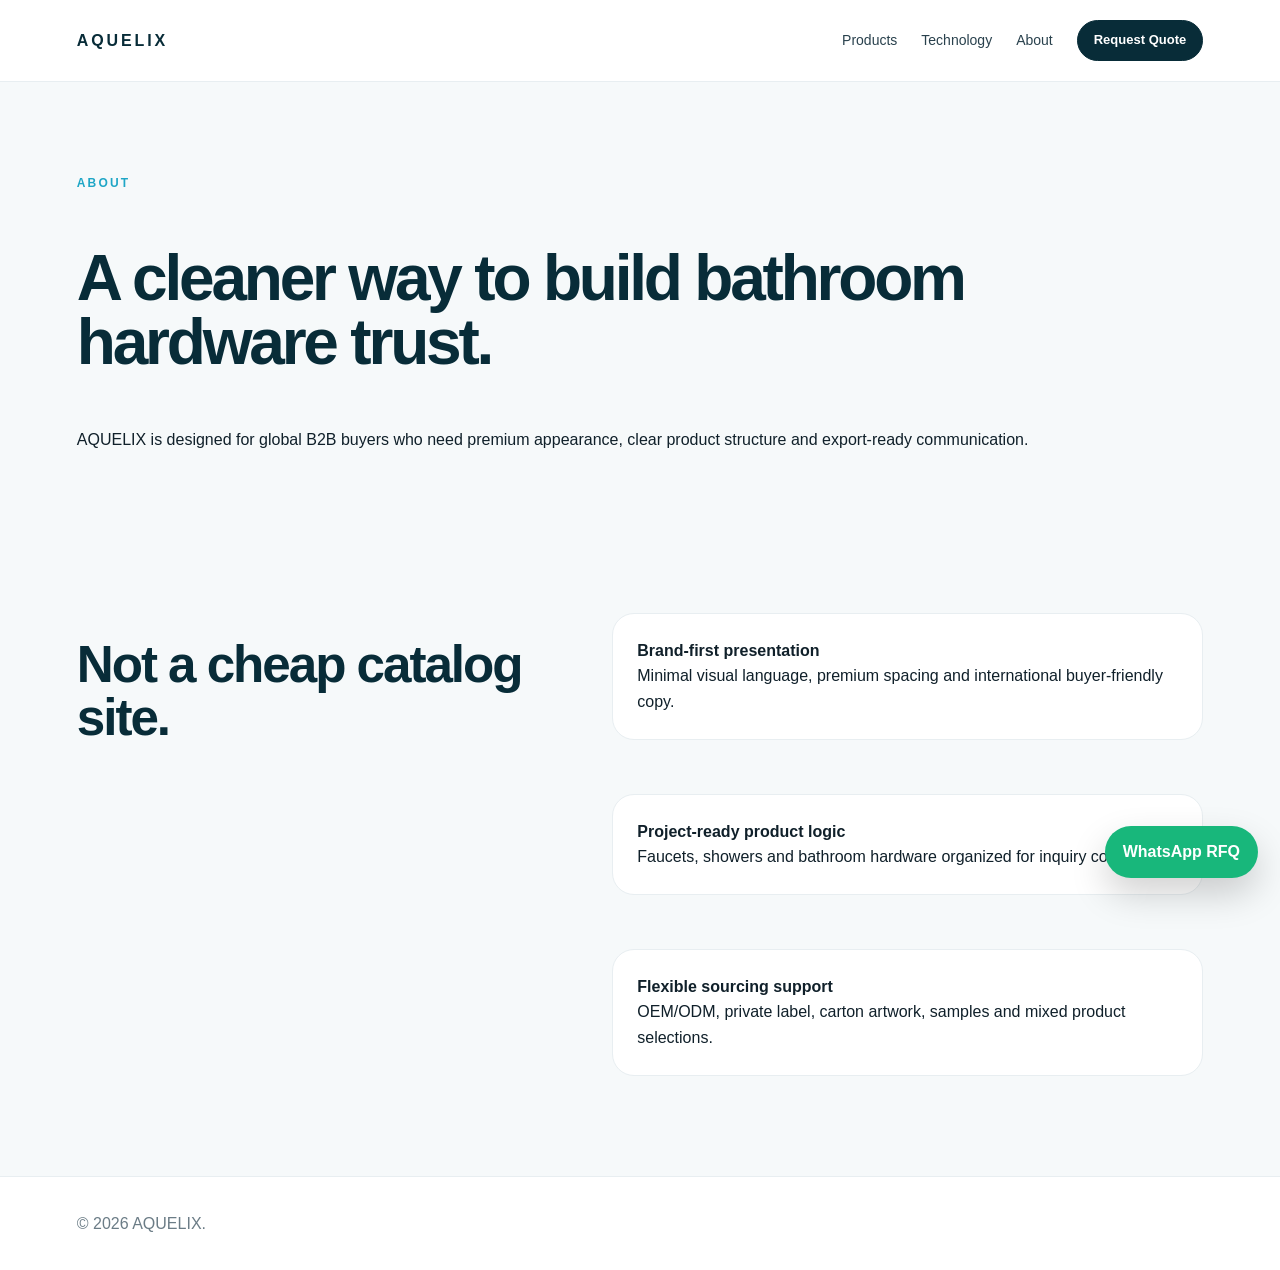
==== about.html @ ef0b6233 "Add about page" ====
<!doctype html>
<html lang="en"><head><meta charset="utf-8"><meta name="viewport" content="width=device-width, initial-scale=1"><title>About AQUELIX | Premium Bathroom Hardware Supplier</title><meta name="description" content="AQUELIX is a premium faucet and shower hardware brand built for global distributors, project buyers and OEM/ODM partners."><link rel="stylesheet" href="assets/css/style.css"></head><body>
<header class="site-header"><a class="logo" href="index.html">AQUELIX</a><nav><a href="products.html">Products</a><a href="technology.html">Technology</a><a href="about.html">About</a><a class="btn small" href="contact.html">Request Quote</a></nav></header>
<main><section class="page-hero"><p class="eyebrow">About</p><h1>A cleaner way to build bathroom hardware trust.</h1><p>AQUELIX is designed for global B2B buyers who need premium appearance, clear product structure and export-ready communication.</p></section>
<section class="split"><div><h2>Not a cheap catalog site.</h2></div><div class="features"><p><strong>Brand-first presentation</strong><br>Minimal visual language, premium spacing and international buyer-friendly copy.</p><p><strong>Project-ready product logic</strong><br>Faucets, showers and bathroom hardware organized for inquiry conversion.</p><p><strong>Flexible sourcing support</strong><br>OEM/ODM, private label, carton artwork, samples and mixed product selections.</p></div></section></main>
<a class="whatsapp" href="https://wa.me/8613857854761" target="_blank">WhatsApp RFQ</a><footer>© 2026 AQUELIX.</footer></body></html>
---- assets/css/style.css ----
:root{--deep:#082c38;--aqua:#1fa6c6;--ink:#10202a;--muted:#6b7c86;--line:#e8eef1;--soft:#f6f9fa;--white:#fff}*{box-sizing:border-box}body{margin:0;font-family:Inter,Arial,sans-serif;color:var(--ink);background:var(--white);line-height:1.6}a{color:inherit;text-decoration:none}.site-header{position:sticky;top:0;z-index:10;display:flex;justify-content:space-between;align-items:center;padding:20px 6vw;background:rgba(255,255,255,.92);backdrop-filter:blur(18px);border-bottom:1px solid var(--line)}.logo{font-weight:800;letter-spacing:.18em;color:var(--deep)}nav{display:flex;gap:24px;align-items:center}nav a{font-size:14px;color:#29414d}.btn{display:inline-flex;align-items:center;justify-content:center;border-radius:999px;background:var(--deep);color:#fff;padding:13px 22px;font-weight:700;border:1px solid var(--deep)}.btn:hover{transform:translateY(-1px);box-shadow:0 14px 34px rgba(8,44,56,.18)}.btn.ghost{background:transparent;color:var(--deep)}.btn.small{padding:9px 16px;font-size:13px}.hero{min-height:78vh;display:grid;grid-template-columns:1.05fr .95fr;gap:56px;align-items:center;padding:80px 6vw;background:radial-gradient(circle at top right,rgba(31,166,198,.18),transparent 32%),linear-gradient(135deg,#ffffff,#f5fafb)}.hero h1{font-size:clamp(48px,7vw,96px);line-height:.95;margin:14px 0;color:var(--deep);letter-spacing:-.06em}.hero p{max-width:680px;font-size:18px;color:#536b76}.eyebrow{text-transform:uppercase;letter-spacing:.18em;font-size:12px;font-weight:800;color:var(--aqua)}.hero-actions{display:flex;gap:14px;margin-top:30px}.hero-panel{display:grid;gap:22px}.water-card{min-height:250px;padding:34px;border-radius:34px;background:linear-gradient(160deg,var(--deep),#0d4b5f);color:#fff;box-shadow:0 28px 70px rgba(8,44,56,.22)}.water-card.offset{margin-left:70px;background:linear-gradient(160deg,#f8fbfc,#e7f4f7);color:var(--deep)}.water-card span{opacity:.65;font-weight:800}.water-card h2{font-size:36px;margin:18px 0 8px}.section{padding:84px 6vw}.section h2,.split h2{font-size:clamp(32px,4vw,58px);line-height:1.03;color:var(--deep);letter-spacing:-.04em;max-width:900px}.grid{display:grid;grid-template-columns:repeat(4,1fr);gap:20px;margin-top:36px}.card{display:block;padding:32px;border:1px solid var(--line);border-radius:28px;background:#fff;min-height:220px;transition:.25s}.card:hover{transform:translateY(-5px);box-shadow:0 20px 50px rgba(8,44,56,.1)}.card h3{font-size:22px;color:var(--deep)}.card p{color:var(--muted)}.split{display:grid;grid-template-columns:.9fr 1.1fr;gap:52px;padding:84px 6vw;background:var(--soft)}.features{display:grid;gap:22px}.features p{padding:24px;border-radius:22px;background:#fff;border:1px solid var(--line)}.page-hero{padding:80px 6vw 44px;background:var(--soft)}.page-hero h1{font-size:clamp(42px,5vw,72px);color:var(--deep);letter-spacing:-.05em;line-height:1}.product-grid{display:grid;grid-template-columns:repeat(3,1fr);gap:22px;padding:40px 6vw 90px}.product-card{border:1px solid var(--line);border-radius:28px;overflow:hidden;background:#fff}.product-media{height:220px;background:linear-gradient(135deg,#dceff4,#fff);display:grid;place-items:center;color:var(--deep);font-weight:800;letter-spacing:.08em}.product-body{padding:24px}.product-body h2{color:var(--deep);font-size:22px}.rfq-box{padding:34px;border-radius:30px;background:var(--deep);color:#fff}.form{display:grid;gap:14px}.form input,.form textarea,.form select{width:100%;padding:14px 16px;border-radius:14px;border:1px solid var(--line);font:inherit}.whatsapp{position:fixed;right:22px;bottom:22px;background:#18b77b;color:#fff;padding:13px 18px;border-radius:999px;font-weight:800;box-shadow:0 16px 36px rgba(0,0,0,.18)}footer{padding:34px 6vw;border-top:1px solid var(--line);color:var(--muted)}@media(max-width:900px){.hero,.split{grid-template-columns:1fr}.grid,.product-grid{grid-template-columns:1fr}.water-card.offset{margin-left:0}nav{gap:12px;flex-wrap:wrap}.site-header{align-items:flex-start}.hero{padding-top:56px}}
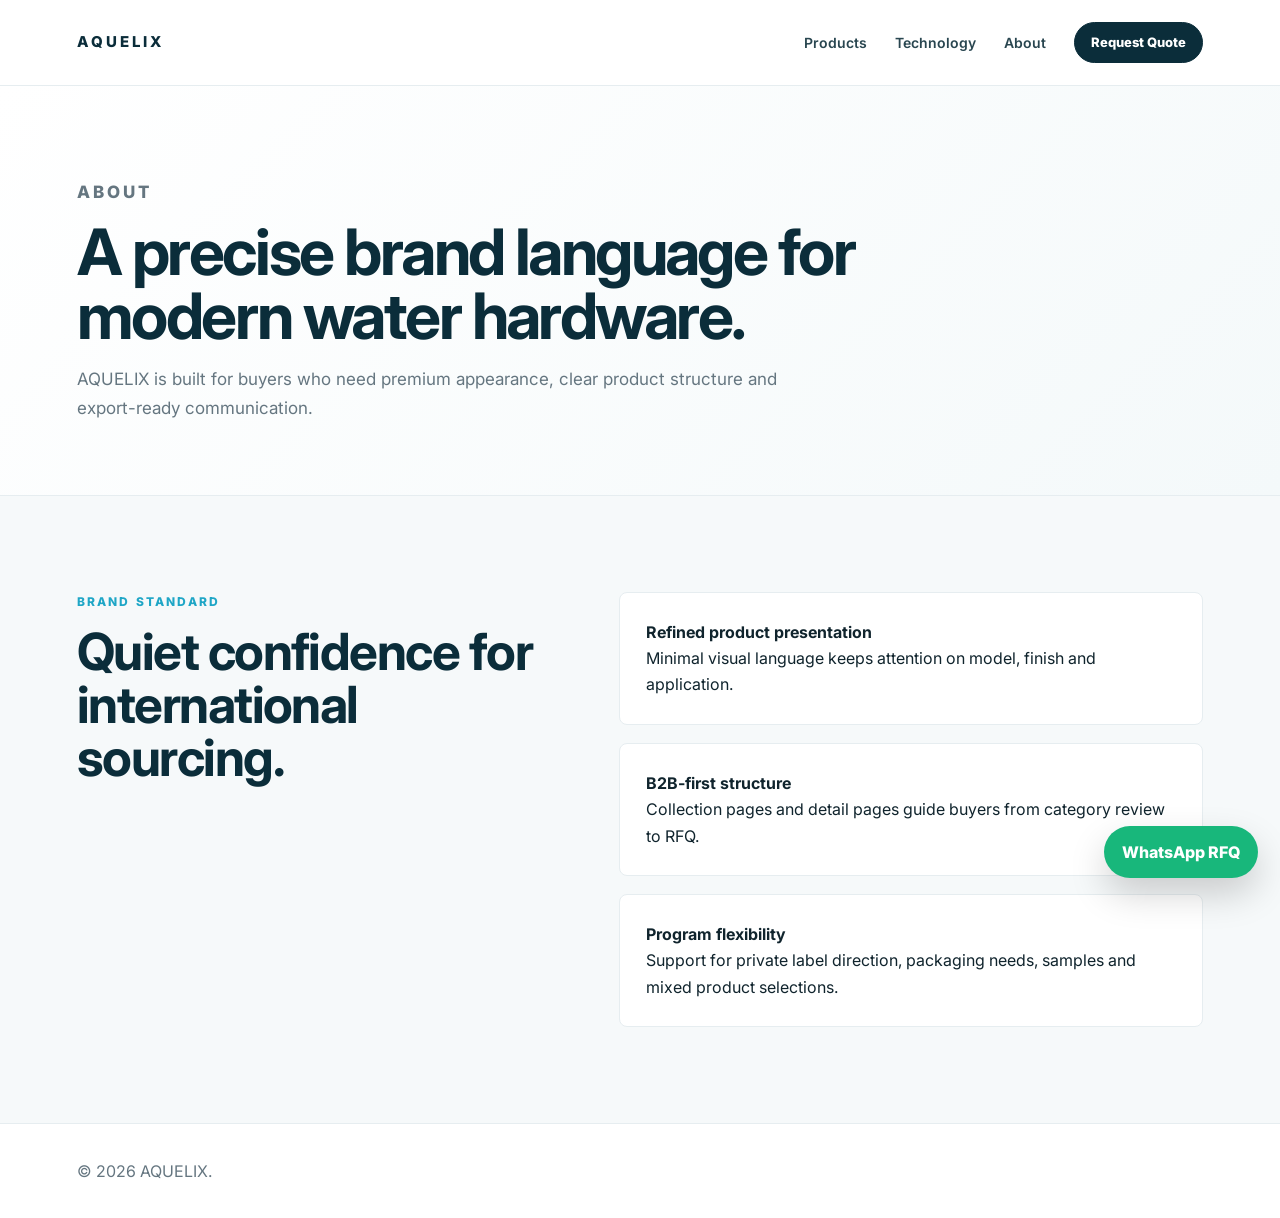
==== commit 341f92ae: "Refine AQUELIX about page copy" ====
--- a/about.html
+++ b/about.html
@@ -1,6 +1,21 @@
 <!doctype html>
-<html lang="en"><head><meta charset="utf-8"><meta name="viewport" content="width=device-width, initial-scale=1"><title>About AQUELIX | Premium Bathroom Hardware Supplier</title><meta name="description" content="AQUELIX is a premium faucet and shower hardware brand built for global distributors, project buyers and OEM/ODM partners."><link rel="stylesheet" href="assets/css/style.css"></head><body>
+<html lang="en">
+<head>
+  <meta charset="utf-8" />
+  <meta name="viewport" content="width=device-width, initial-scale=1" />
+  <title>About AQUELIX | Premium Bathroom Hardware Supplier</title>
+  <meta name="description" content="AQUELIX is a premium faucet and shower hardware brand for global distributors, project buyers and private-label bathroom programs." />
+  <link rel="preconnect" href="https://fonts.googleapis.com">
+  <link rel="preconnect" href="https://fonts.gstatic.com" crossorigin>
+  <link href="https://fonts.googleapis.com/css2?family=Inter:wght@400;500;600;700;800&display=swap" rel="stylesheet">
+  <link rel="stylesheet" href="assets/css/style.css" />
+</head>
+<body>
 <header class="site-header"><a class="logo" href="index.html">AQUELIX</a><nav><a href="products.html">Products</a><a href="technology.html">Technology</a><a href="about.html">About</a><a class="btn small" href="contact.html">Request Quote</a></nav></header>
-<main><section class="page-hero"><p class="eyebrow">About</p><h1>A cleaner way to build bathroom hardware trust.</h1><p>AQUELIX is designed for global B2B buyers who need premium appearance, clear product structure and export-ready communication.</p></section>
-<section class="split"><div><h2>Not a cheap catalog site.</h2></div><div class="features"><p><strong>Brand-first presentation</strong><br>Minimal visual language, premium spacing and international buyer-friendly copy.</p><p><strong>Project-ready product logic</strong><br>Faucets, showers and bathroom hardware organized for inquiry conversion.</p><p><strong>Flexible sourcing support</strong><br>OEM/ODM, private label, carton artwork, samples and mixed product selections.</p></div></section></main>
-<a class="whatsapp" href="https://wa.me/8613857854761" target="_blank">WhatsApp RFQ</a><footer>© 2026 AQUELIX.</footer></body></html>+<main>
+  <section class="page-hero"><p class="eyebrow">About</p><h1>A precise brand language for modern water hardware.</h1><p>AQUELIX is built for buyers who need premium appearance, clear product structure and export-ready communication.</p></section>
+  <section class="split"><div><p class="eyebrow">Brand standard</p><h2>Quiet confidence for international sourcing.</h2></div><div class="features"><p><strong>Refined product presentation</strong><br>Minimal visual language keeps attention on model, finish and application.</p><p><strong>B2B-first structure</strong><br>Collection pages and detail pages guide buyers from category review to RFQ.</p><p><strong>Program flexibility</strong><br>Support for private label direction, packaging needs, samples and mixed product selections.</p></div></section>
+</main>
+<a class="whatsapp" href="https://wa.me/8613857854761" target="_blank" rel="noopener">WhatsApp RFQ</a><footer>© 2026 AQUELIX.</footer>
+</body>
+</html>
--- a/assets/css/style.css
+++ b/assets/css/style.css
@@ -1 +1 @@
-:root{--deep:#082c38;--aqua:#1fa6c6;--ink:#10202a;--muted:#6b7c86;--line:#e8eef1;--soft:#f6f9fa;--white:#fff}*{box-sizing:border-box}body{margin:0;font-family:Inter,Arial,sans-serif;color:var(--ink);background:var(--white);line-height:1.6}a{color:inherit;text-decoration:none}.site-header{position:sticky;top:0;z-index:10;display:flex;justify-content:space-between;align-items:center;padding:20px 6vw;background:rgba(255,255,255,.92);backdrop-filter:blur(18px);border-bottom:1px solid var(--line)}.logo{font-weight:800;letter-spacing:.18em;color:var(--deep)}nav{display:flex;gap:24px;align-items:center}nav a{font-size:14px;color:#29414d}.btn{display:inline-flex;align-items:center;justify-content:center;border-radius:999px;background:var(--deep);color:#fff;padding:13px 22px;font-weight:700;border:1px solid var(--deep)}.btn:hover{transform:translateY(-1px);box-shadow:0 14px 34px rgba(8,44,56,.18)}.btn.ghost{background:transparent;color:var(--deep)}.btn.small{padding:9px 16px;font-size:13px}.hero{min-height:78vh;display:grid;grid-template-columns:1.05fr .95fr;gap:56px;align-items:center;padding:80px 6vw;background:radial-gradient(circle at top right,rgba(31,166,198,.18),transparent 32%),linear-gradient(135deg,#ffffff,#f5fafb)}.hero h1{font-size:clamp(48px,7vw,96px);line-height:.95;margin:14px 0;color:var(--deep);letter-spacing:-.06em}.hero p{max-width:680px;font-size:18px;color:#536b76}.eyebrow{text-transform:uppercase;letter-spacing:.18em;font-size:12px;font-weight:800;color:var(--aqua)}.hero-actions{display:flex;gap:14px;margin-top:30px}.hero-panel{display:grid;gap:22px}.water-card{min-height:250px;padding:34px;border-radius:34px;background:linear-gradient(160deg,var(--deep),#0d4b5f);color:#fff;box-shadow:0 28px 70px rgba(8,44,56,.22)}.water-card.offset{margin-left:70px;background:linear-gradient(160deg,#f8fbfc,#e7f4f7);color:var(--deep)}.water-card span{opacity:.65;font-weight:800}.water-card h2{font-size:36px;margin:18px 0 8px}.section{padding:84px 6vw}.section h2,.split h2{font-size:clamp(32px,4vw,58px);line-height:1.03;color:var(--deep);letter-spacing:-.04em;max-width:900px}.grid{display:grid;grid-template-columns:repeat(4,1fr);gap:20px;margin-top:36px}.card{display:block;padding:32px;border:1px solid var(--line);border-radius:28px;background:#fff;min-height:220px;transition:.25s}.card:hover{transform:translateY(-5px);box-shadow:0 20px 50px rgba(8,44,56,.1)}.card h3{font-size:22px;color:var(--deep)}.card p{color:var(--muted)}.split{display:grid;grid-template-columns:.9fr 1.1fr;gap:52px;padding:84px 6vw;background:var(--soft)}.features{display:grid;gap:22px}.features p{padding:24px;border-radius:22px;background:#fff;border:1px solid var(--line)}.page-hero{padding:80px 6vw 44px;background:var(--soft)}.page-hero h1{font-size:clamp(42px,5vw,72px);color:var(--deep);letter-spacing:-.05em;line-height:1}.product-grid{display:grid;grid-template-columns:repeat(3,1fr);gap:22px;padding:40px 6vw 90px}.product-card{border:1px solid var(--line);border-radius:28px;overflow:hidden;background:#fff}.product-media{height:220px;background:linear-gradient(135deg,#dceff4,#fff);display:grid;place-items:center;color:var(--deep);font-weight:800;letter-spacing:.08em}.product-body{padding:24px}.product-body h2{color:var(--deep);font-size:22px}.rfq-box{padding:34px;border-radius:30px;background:var(--deep);color:#fff}.form{display:grid;gap:14px}.form input,.form textarea,.form select{width:100%;padding:14px 16px;border-radius:14px;border:1px solid var(--line);font:inherit}.whatsapp{position:fixed;right:22px;bottom:22px;background:#18b77b;color:#fff;padding:13px 18px;border-radius:999px;font-weight:800;box-shadow:0 16px 36px rgba(0,0,0,.18)}footer{padding:34px 6vw;border-top:1px solid var(--line);color:var(--muted)}@media(max-width:900px){.hero,.split{grid-template-columns:1fr}.grid,.product-grid{grid-template-columns:1fr}.water-card.offset{margin-left:0}nav{gap:12px;flex-wrap:wrap}.site-header{align-items:flex-start}.hero{padding-top:56px}}+:root{--primary:#0B2D3A;--accent:#1FA6C6;--ink:#10242d;--muted:#657680;--line:#e6edf0;--soft:#f6f9fa;--white:#fff;--shadow:0 24px 70px rgba(11,45,58,.12);--radius:8px}*{box-sizing:border-box}html{scroll-behavior:smooth}body{margin:0;font-family:Inter,Arial,sans-serif;color:var(--ink);background:var(--white);line-height:1.65;-webkit-font-smoothing:antialiased}a{color:inherit;text-decoration:none}img{max-width:100%;height:auto;display:block}[loading=lazy]{content-visibility:auto}.site-header{position:sticky;top:0;z-index:30;display:flex;justify-content:space-between;align-items:center;gap:28px;padding:22px 6vw;background:rgba(255,255,255,.94);backdrop-filter:blur(18px);border-bottom:1px solid var(--line)}.logo{font-weight:800;letter-spacing:.2em;color:var(--primary);font-size:15px}nav{display:flex;gap:28px;align-items:center}nav a{font-size:14px;color:#294650;font-weight:600}.btn{display:inline-flex;align-items:center;justify-content:center;border-radius:999px;background:var(--primary);color:#fff;padding:13px 22px;font-weight:800;border:1px solid var(--primary);transition:transform .22s ease,box-shadow .22s ease,background .22s ease}.btn:hover{transform:translateY(-2px);box-shadow:0 16px 36px rgba(11,45,58,.18)}.btn.ghost{background:transparent;color:var(--primary)}.btn.accent{background:var(--accent);border-color:var(--accent)}.btn.small{padding:9px 16px;font-size:13px}.eyebrow{text-transform:uppercase;letter-spacing:.18em;font-size:12px;font-weight:800;color:var(--accent);margin:0 0 14px}.hero{min-height:76vh;display:grid;grid-template-columns:1fr 1fr;gap:72px;align-items:center;padding:96px 6vw 86px;background:linear-gradient(135deg,#fff 0%,#f7fbfc 58%,#edf7fa 100%)}.hero h1{font-size:clamp(52px,7vw,104px);line-height:.95;margin:0;color:var(--primary);letter-spacing:-.04em;max-width:820px}.hero p{max-width:620px;font-size:18px;color:#536a75;margin:24px 0 0}.hero-actions{display:flex;gap:14px;margin-top:34px;flex-wrap:wrap}.hero-panel{display:grid;grid-template-columns:1fr 1fr;gap:22px}.water-card{min-height:360px;padding:34px;border:1px solid rgba(255,255,255,.45);border-radius:var(--radius);background:linear-gradient(160deg,var(--primary),#12495b);color:#fff;box-shadow:var(--shadow);display:flex;flex-direction:column;justify-content:space-between;transition:transform .28s ease,box-shadow .28s ease}.water-card:nth-child(2){margin-top:58px;background:linear-gradient(160deg,#fff,#e9f6f9);color:var(--primary);border-color:var(--line)}.water-card:hover{transform:translateY(-6px);box-shadow:0 32px 80px rgba(11,45,58,.18)}.water-card span{opacity:.68;font-weight:800;letter-spacing:.12em}.water-card h2{font-size:34px;line-height:1;margin:0 0 12px}.water-card p{font-size:15px;color:inherit;opacity:.74;margin:0}.section{padding:96px 6vw}.section.soft{background:var(--soft)}.section h2,.split h2{font-size:clamp(32px,4vw,60px);line-height:1.03;color:var(--primary);letter-spacing:-.03em;max-width:920px;margin:0}.section-lead{max-width:720px;color:var(--muted);font-size:17px;margin:18px 0 0}.grid{display:grid;grid-template-columns:repeat(2,1fr);gap:30px;margin-top:44px}.card{display:block;padding:38px;border:1px solid var(--line);border-radius:var(--radius);background:#fff;min-height:260px;transition:transform .25s ease,box-shadow .25s ease,border-color .25s ease}.card:hover{transform:translateY(-5px);box-shadow:var(--shadow);border-color:#d5e5ea}.card h3{font-size:24px;color:var(--primary);margin:0 0 14px}.card p{color:var(--muted);margin:0}.split{display:grid;grid-template-columns:.9fr 1.1fr;gap:64px;padding:96px 6vw;background:var(--soft);align-items:start}.features{display:grid;gap:18px}.features p{padding:26px;border-radius:var(--radius);background:#fff;border:1px solid var(--line);margin:0}.page-hero{padding:92px 6vw 56px;background:linear-gradient(135deg,#fff,#f4f9fa);border-bottom:1px solid var(--line)}.page-hero h1{font-size:clamp(42px,5vw,76px);color:var(--primary);letter-spacing:-.04em;line-height:1;margin:0;max-width:920px}.page-hero p{max-width:700px;color:var(--muted);font-size:17px}.collection-header{display:grid;grid-template-columns:1fr .9fr;gap:48px;align-items:end;padding:76px 6vw 20px}.collection-header h1{font-size:clamp(42px,5vw,76px);line-height:1;margin:0;color:var(--primary);letter-spacing:-.04em}.collection-header p{color:var(--muted);font-size:17px;margin:0}.product-grid{display:grid;grid-template-columns:repeat(3,1fr);gap:34px;padding:44px 6vw 104px}.product-card{border:1px solid var(--line);border-radius:var(--radius);overflow:hidden;background:#fff;transition:transform .25s ease,box-shadow .25s ease}.product-card:hover{transform:translateY(-5px);box-shadow:var(--shadow)}.product-media{height:248px;background:linear-gradient(145deg,#e6f4f7,#fff);display:grid;place-items:center;color:var(--primary);font-weight:800;letter-spacing:.08em;text-align:center}.product-body{padding:28px}.product-body h2{color:var(--primary);font-size:24px;line-height:1.15;margin:0 0 12px}.product-body p{color:var(--muted);margin:0 0 22px}.product-page{display:grid;grid-template-columns:minmax(0,1.1fr) 360px;gap:56px;padding:72px 6vw 106px;align-items:start}.product-visual{min-height:520px;border-radius:var(--radius);background:linear-gradient(145deg,#e6f4f7 0%,#fff 62%);display:grid;place-items:center;color:var(--primary);font-size:clamp(28px,4vw,58px);font-weight:800;letter-spacing:.06em;text-align:center;border:1px solid var(--line)}.product-copy h1{font-size:clamp(40px,5vw,76px);line-height:1;margin:0;color:var(--primary);letter-spacing:-.04em}.model{margin:0 0 18px;color:var(--accent);font-weight:800;letter-spacing:.12em;text-transform:uppercase}.feature-list{display:grid;gap:14px;margin:34px 0;padding:0;list-style:none}.feature-list li{padding:18px 20px;border:1px solid var(--line);border-radius:var(--radius);background:#fff;color:#334a54}.application{padding:28px;border-radius:var(--radius);background:var(--soft);border:1px solid var(--line)}.application h2{margin:0 0 10px;color:var(--primary);font-size:24px}.application p{margin:0;color:var(--muted)}.sticky-rfq{position:sticky;top:104px;padding:26px;border-radius:var(--radius);border:1px solid var(--line);box-shadow:var(--shadow);background:#fff}.sticky-rfq h2{margin:0 0 12px;color:var(--primary);font-size:24px}.sticky-rfq p{color:var(--muted);margin:0 0 20px}.sticky-actions{display:grid;gap:12px}.rfq-box{padding:34px;border-radius:var(--radius);background:var(--primary);color:#fff}.form{display:grid;gap:14px}.form input,.form textarea,.form select{width:100%;padding:14px 16px;border-radius:var(--radius);border:1px solid var(--line);font:inherit;background:#fff}.form button{cursor:pointer}.whatsapp{position:fixed;right:22px;bottom:22px;z-index:40;background:#18b77b;color:#fff;padding:13px 18px;border-radius:999px;font-weight:800;box-shadow:0 16px 36px rgba(0,0,0,.18)}footer{padding:34px 6vw;border-top:1px solid var(--line);color:var(--muted);background:#fff}@media(max-width:980px){.hero,.split,.collection-header,.product-page{grid-template-columns:1fr}.hero-panel{grid-template-columns:1fr}.water-card,.water-card:nth-child(2){min-height:240px;margin-top:0}.product-grid{grid-template-columns:1fr 1fr}.sticky-rfq{position:static}.site-header{align-items:flex-start;flex-direction:column}.hero{padding-top:58px}}@media(max-width:640px){nav{gap:12px;flex-wrap:wrap}.grid,.product-grid{grid-template-columns:1fr}.hero h1{font-size:46px}.hero,.section,.split,.page-hero,.collection-header,.product-page{padding-left:22px;padding-right:22px}.whatsapp{right:16px;bottom:16px}.btn{width:100%}.hero-actions{width:100%}}
